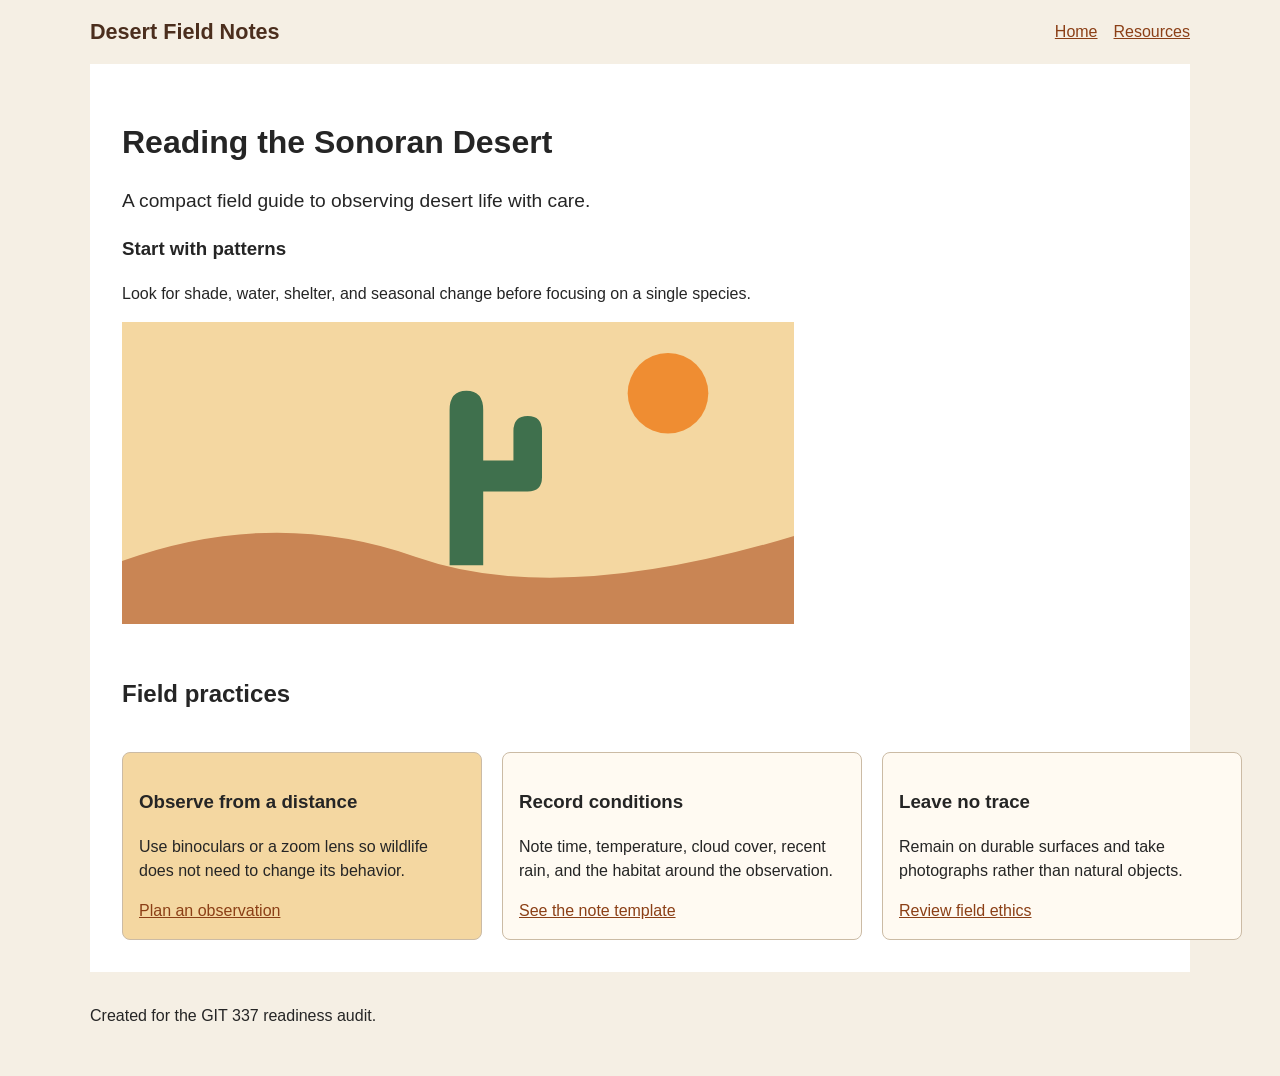
==== index.html @ 06523ef3 "Initial commit" ====
<!doctype html>
<html>
  <head>
    <meta charset="utf-8">
    <title>Desert Field Notes</title>
    <link rel="stylesheet" href="css/styles.css">
  </head>
  <body>
    <header class="site-header">
      <a class="site-name" href="index.html">Desert Field Notes</a>
      <nav aria-label="Primary navigation">
        <ul class="nav-list">
          <li><a href="index.html">Home</a></li>
          <li><a href="resource.html">Resources</a></li>
        </ul>
      </nav>
    </header>

    <main>
      <h1>Reading the Sonoran Desert</h1>
      <p class="lede">A compact field guide to observing desert life with care.</p>

      <section class="intro">
        <h3>Start with patterns</h3>
        <p>Look for shade, water, shelter, and seasonal change before focusing on a single species.</p>
        <img src="images/saguaro-study.svg" alt="image123">
      </section>

      <section class="cards" aria-labelledby="field-practices">
        <h2 id="field-practices">Field practices</h2>
        <article class="card featured" id="featured-card">
          <h3>Observe from a distance</h3>
          <p>Use binoculars or a zoom lens so wildlife does not need to change its behavior.</p>
          <a href="pages/resources.html">Plan an observation</a>
        </article>
        <article class="card">
          <h3>Record conditions</h3>
          <p>Note time, temperature, cloud cover, recent rain, and the habitat around the observation.</p>
          <a href="pages/resources.html#notes">See the note template</a>
        </article>
        <article class="card">
          <h3>Leave no trace</h3>
          <p>Remain on durable surfaces and take photographs rather than natural objects.</p>
          <a href="pages/resources.html#ethics">Review field ethics</a>
        </article>
      </section>
    </main>

    <footer>
      <p>Created for the GIT 337 readiness audit.</p>
    </footer>
  </body>
</html>
---- css/styles.css ----
* {
  box-sizing: border-box;
}

body {
  margin: 0;
  color: #252525;
  background: #f5efe4;
  font-family: Arial, Helvetica, sans-serif;
  line-height: 1.5;
}

a {
  color: #8b3f16;
}

a:focus {
  outline: none;
}

.site-header,
main,
footer {
  width: 1100px;
  margin-inline: auto;
}

.site-header {
  display: flex;
  align-items: center;
  justify-content: space-between;
  padding-block: 1rem;
}

.site-name {
  color: #4b2e1d;
  font-size: 1.35rem;
  font-weight: 700;
  text-decoration: none;
}

.nav-list {
  display: flex;
  gap: 1rem;
  margin: 0;
  padding: 0;
  list-style: none;
}

main {
  padding: 2rem;
  background: #fff;
}

.lede {
  max-width: 60ch;
  font-size: 1.2rem;
}

.intro img {
  display: block;
  width: 100%;
  max-width: 42rem;
  height: auto;
}

.cards {
  display: grid;
  grid-template-columns: repeat(3, 360px);
  gap: 1.25rem;
  margin-top: 2rem;
}

.cards > h2 {
  grid-column: 1 / -1;
}

.card {
  padding: 1rem;
  border: 1px solid #cbbba5;
  border-radius: .5rem;
  background: #fffaf2;
}

#featured-card {
  background: #f4d7a1;
}

.featured {
  background: #dce9d5;
}

.button {
  display: inline-block;
  padding: .65rem 1rem;
  color: white;
  background: #8b3f16;
  border-radius: .35rem;
  text-decoration: none;
}

footer {
  padding-block: 1rem 2rem;
}

@media (min-width: 700px) and (max-width: 500px) {
  .site-header {
    flex-direction: column;
    align-items: flex-start;
  }

  .cards {
    grid-template-columns: 1fr;
  }
}
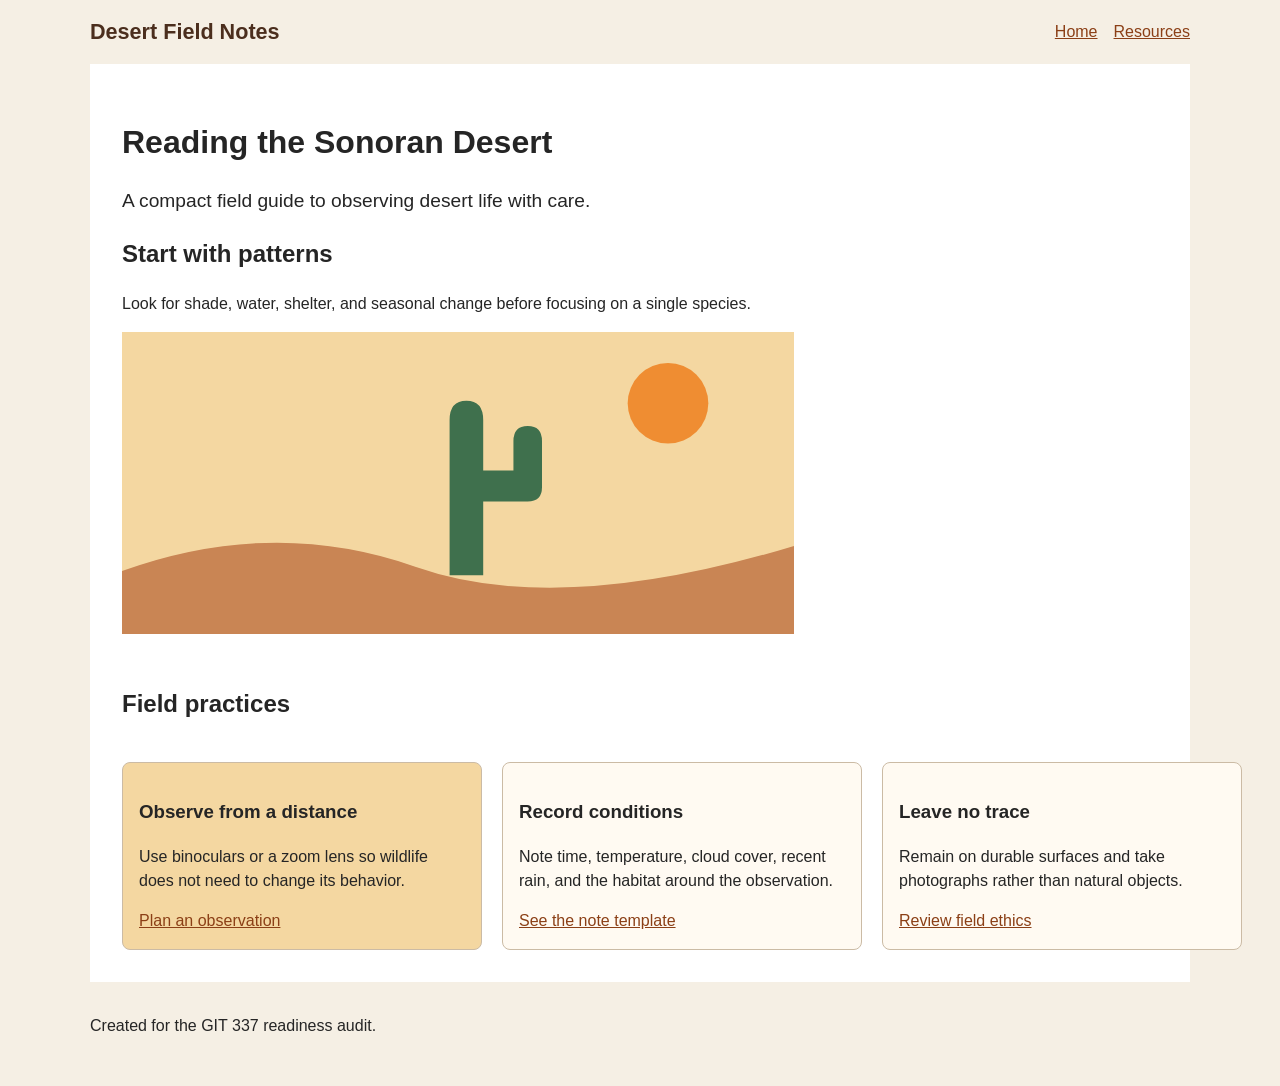
==== commit 235880d3: "Update index.html Corrected heading level for "Start with patterns" page heading" ====
--- a/index.html
+++ b/index.html
@@ -1,7 +1,8 @@
-<!doctype html>
-<html>
+<!DOCTYPE html>
+<html lang="en">
   <head>
     <meta charset="utf-8">
+    <meta name="viewport" content="width=device-width, initial-scale=1.0">
     <title>Desert Field Notes</title>
     <link rel="stylesheet" href="css/styles.css">
   </head>
@@ -11,7 +12,7 @@
       <nav aria-label="Primary navigation">
         <ul class="nav-list">
           <li><a href="index.html">Home</a></li>
-          <li><a href="resource.html">Resources</a></li>
+          <li><a href="pages/resources.html">Resources</a></li>
         </ul>
       </nav>
     </header>
@@ -21,7 +22,7 @@
       <p class="lede">A compact field guide to observing desert life with care.</p>
 
       <section class="intro">
-        <h3>Start with patterns</h3>
+        <h2>Start with patterns</h2>
         <p>Look for shade, water, shelter, and seasonal change before focusing on a single species.</p>
         <img src="images/saguaro-study.svg" alt="image123">
       </section>
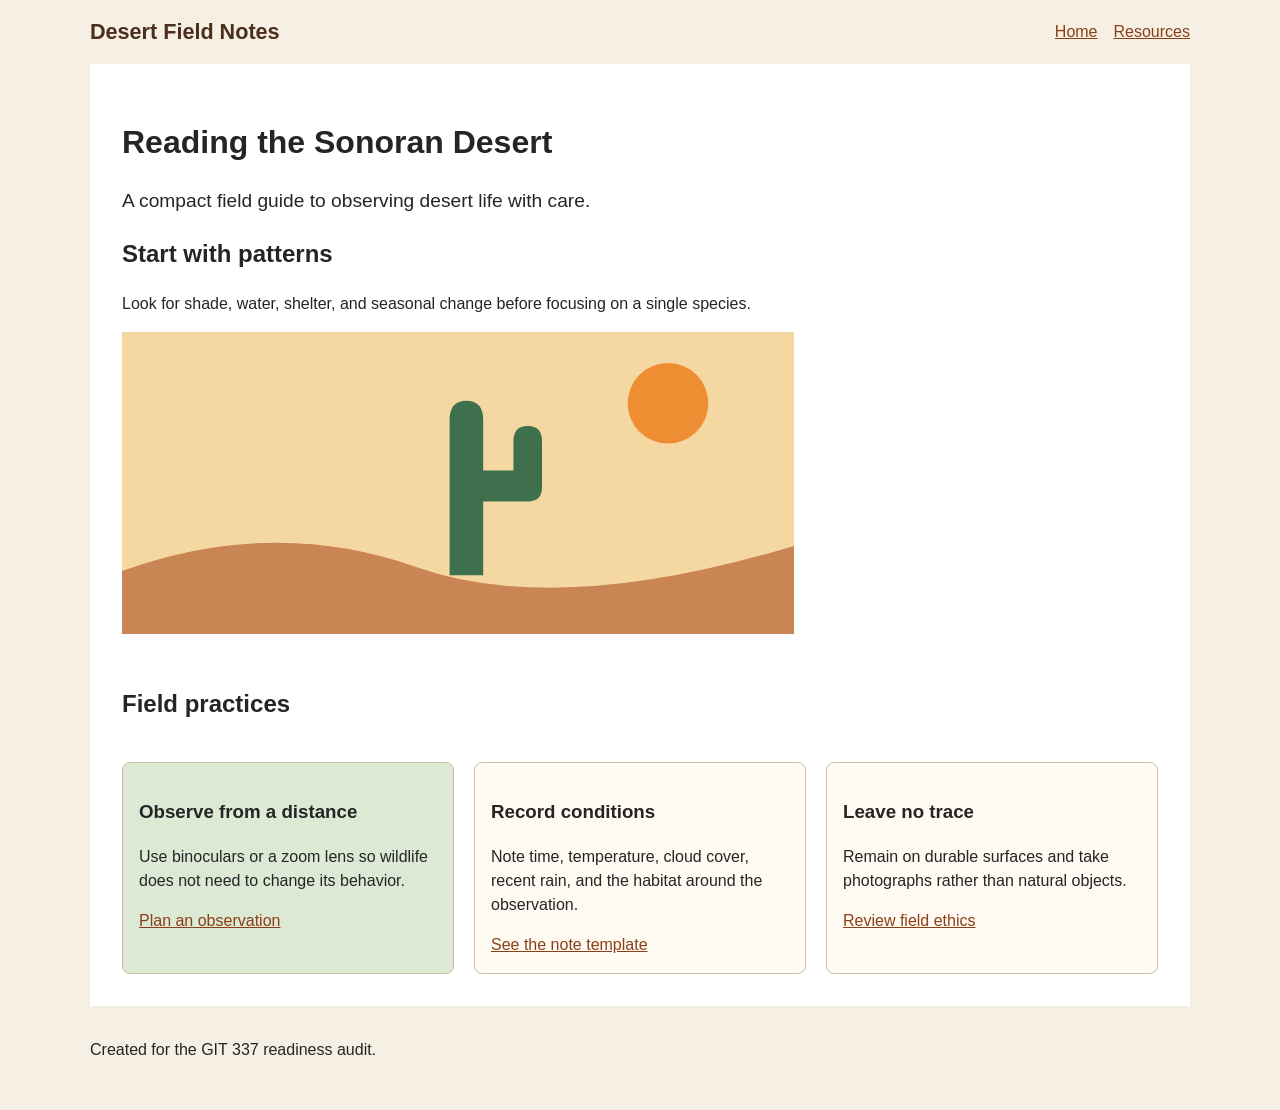
==== commit 7cfe7e7c: "Removed Id conflict Conflicting id "featured-card" removed from index.html and styles.css files" ====
--- a/index.html
+++ b/index.html
@@ -24,12 +24,12 @@
       <section class="intro">
         <h2>Start with patterns</h2>
         <p>Look for shade, water, shelter, and seasonal change before focusing on a single species.</p>
-        <img src="images/saguaro-study.svg" alt="image123">
+        <img src="images/saguaro-study.svg" alt="Graphic of saguaro cactus in the desert">
       </section>
 
       <section class="cards" aria-labelledby="field-practices">
         <h2 id="field-practices">Field practices</h2>
-        <article class="card featured" id="featured-card">
+        <article class="card featured">
           <h3>Observe from a distance</h3>
           <p>Use binoculars or a zoom lens so wildlife does not need to change its behavior.</p>
           <a href="pages/resources.html">Plan an observation</a>
--- a/css/styles.css
+++ b/css/styles.css
@@ -15,13 +15,14 @@
 }
 
 a:focus {
-  outline: none;
+  outline: 5px solid #3f704d;
 }
 
 .site-header,
 main,
 footer {
-  width: 1100px;
+  width: 100%;
+  max-width: 1100px;
   margin-inline: auto;
 }
 
@@ -66,7 +67,7 @@
 
 .cards {
   display: grid;
-  grid-template-columns: repeat(3, 360px);
+  grid-template-columns: repeat(3, 1fr);
   gap: 1.25rem;
   margin-top: 2rem;
 }
@@ -80,10 +81,6 @@
   border: 1px solid #cbbba5;
   border-radius: .5rem;
   background: #fffaf2;
-}
-
-#featured-card {
-  background: #f4d7a1;
 }
 
 .featured {
@@ -103,7 +100,7 @@
   padding-block: 1rem 2rem;
 }
 
-@media (min-width: 700px) and (max-width: 500px) {
+@media (min-width: 320px) and (max-width: 960px) {
   .site-header {
     flex-direction: column;
     align-items: flex-start;
